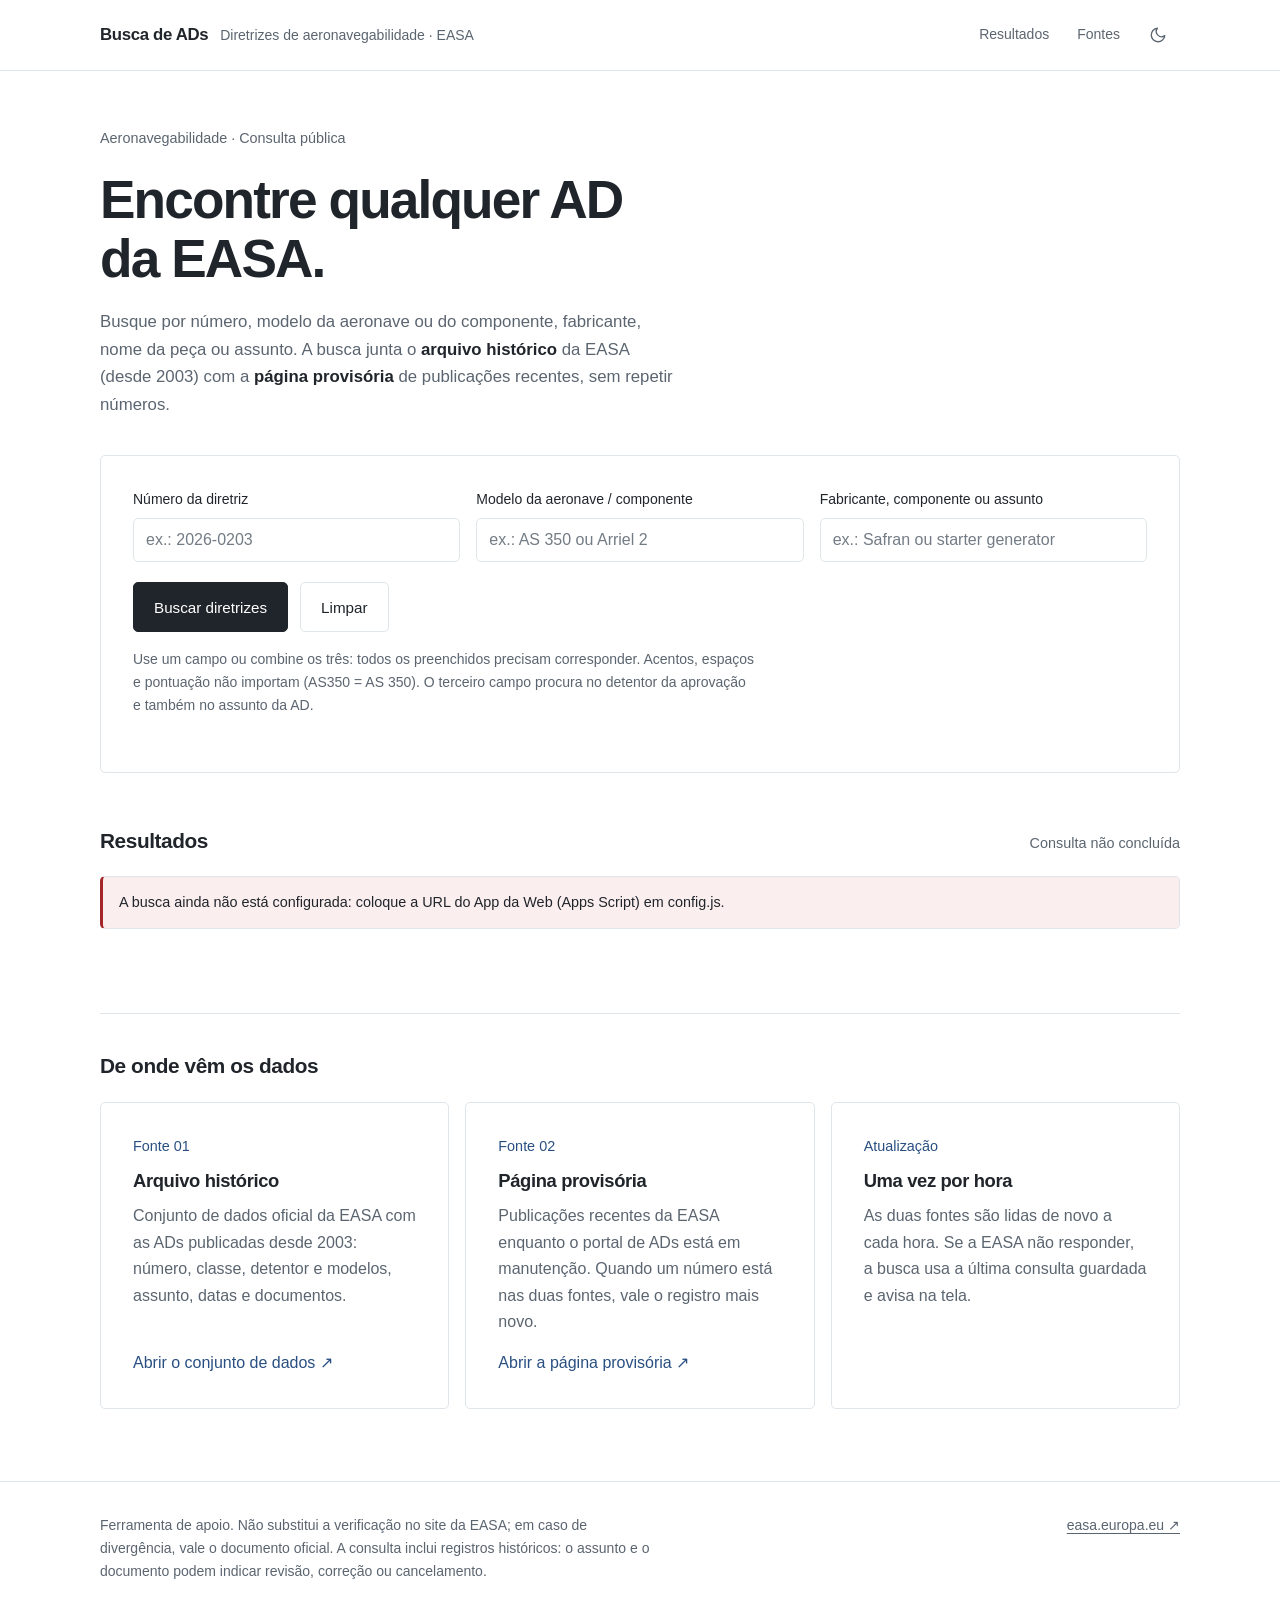
==== index.html @ 73b66bf3 "Add files via upload" ====
<!DOCTYPE html>
<html lang="pt-BR">
<head>
<meta charset="UTF-8">
<meta name="viewport" content="width=device-width, initial-scale=1.0">
<meta name="referrer" content="no-referrer">
<meta name="description" content="Busca no histórico de Diretrizes de Aeronavegabilidade (ADs) da EASA por número, modelo, fabricante, componente ou assunto.">
<meta name="color-scheme" content="light dark">
<meta name="theme-color" content="#ffffff" media="(prefers-color-scheme: light)">
<meta name="theme-color" content="#1e1e2e" media="(prefers-color-scheme: dark)">
<title>Busca de ADs da EASA</title>
<link rel="icon" href="favicon.svg" type="image/svg+xml">
<script src="tema-inicial.js"></script>
<link rel="stylesheet" href="styles.css">
<script type="module" src="app.js"></script>
</head>
<body>
<a class="skip-link" href="#conteudo">Pular para o conteúdo</a>

<header class="site-header">
  <div class="container header-inner">
    <a class="brand" href="./" aria-label="Busca de ADs — início">
      <span class="brand-name">Busca de ADs</span>
      <span class="brand-caption">Diretrizes de aeronavegabilidade · EASA</span>
    </a>
    <nav class="navigation" aria-label="Seções">
      <a href="#resultados">Resultados</a>
      <a href="#fontes">Fontes</a>
      <button type="button" id="tema" class="theme-toggle" aria-label="Mudar o tema">
        <svg class="theme-moon" width="18" height="18" viewBox="0 0 24 24" fill="none" stroke="currentColor" stroke-width="1.8" stroke-linecap="round" stroke-linejoin="round" aria-hidden="true"><path d="M21 12.8A9 9 0 1 1 11.2 3a7 7 0 0 0 9.8 9.8z"/></svg>
        <svg class="theme-sun" width="18" height="18" viewBox="0 0 24 24" fill="none" stroke="currentColor" stroke-width="1.8" stroke-linecap="round" aria-hidden="true"><circle cx="12" cy="12" r="4"/><path d="M12 2v2M12 20v2M4.9 4.9l1.4 1.4M17.7 17.7l1.4 1.4M2 12h2M20 12h2M4.9 19.1l1.4-1.4M17.7 6.3l1.4-1.4"/></svg>
      </button>
    </nav>
  </div>
</header>

<main id="conteudo">
  <section class="container hero">
    <p class="eyebrow">Aeronavegabilidade · Consulta pública</p>
    <h1>Encontre qualquer AD da EASA.</h1>
    <p class="lead">Busque por número, modelo da aeronave ou do componente, fabricante, nome da peça ou assunto. A busca junta o <strong>arquivo histórico</strong> da EASA (desde 2003) com a <strong>página provisória</strong> de publicações recentes, sem repetir números.</p>

    <form id="filtros" class="search-panel" novalidate aria-label="Filtros de diretrizes">
      <div class="fields">
        <label class="field">
          <span>Número da diretriz</span>
          <input type="text" name="numero" maxlength="120" autocomplete="off" spellcheck="false" placeholder="ex.: 2026-0203">
        </label>
        <label class="field">
          <span>Modelo da aeronave / componente</span>
          <input type="text" name="modelo" maxlength="120" autocomplete="off" spellcheck="false" placeholder="ex.: AS 350 ou Arriel 2">
        </label>
        <label class="field">
          <span>Fabricante, componente ou assunto</span>
          <input type="text" name="fabricante" maxlength="120" autocomplete="off" spellcheck="false" placeholder="ex.: Safran ou starter generator">
        </label>
      </div>
      <div class="actions">
        <button type="submit" id="buscar" class="button">Buscar diretrizes</button>
        <button type="reset" class="button secondary">Limpar</button>
      </div>
      <p class="hint">Use um campo ou combine os três: todos os preenchidos precisam corresponder. Acentos, espaços e pontuação não importam (AS350 = AS 350). O terceiro campo procura no detentor da aprovação e também no assunto da AD.</p>
      <p id="formMsg" class="form-msg" role="status" aria-live="polite"></p>
    </form>
  </section>

  <section id="resultados" class="container results" aria-labelledby="resultadosTitulo">
    <div class="results-head">
      <h2 id="resultadosTitulo">Resultados</h2>
      <p id="contagem" class="count" role="status" aria-live="polite">Carregando a fonte…</p>
    </div>
    <p id="aviso" class="notice" role="alert" hidden></p>
    <p id="vazio" class="empty" hidden>Nenhuma diretriz encontrada. Revise os filtros ou clique em Limpar.</p>
    <div id="lista" class="records" aria-busy="false"></div>
    <nav id="paginacao" class="pager" aria-label="Páginas de resultados" hidden>
      <button type="button" id="anterior" class="button secondary">← Anterior</button>
      <span id="paginaAtual"></span>
      <button type="button" id="proxima" class="button secondary">Próxima →</button>
    </nav>
    <p id="meta" class="meta"></p>
  </section>

  <section id="fontes" class="container sources" aria-labelledby="fontesTitulo">
    <h2 id="fontesTitulo">De onde vêm os dados</h2>
    <div class="cards">
      <article class="card">
        <p class="eyebrow">Fonte 01</p>
        <h3>Arquivo histórico</h3>
        <p>Conjunto de dados oficial da EASA com as ADs publicadas desde 2003: número, classe, detentor e modelos, assunto, datas e documentos.</p>
        <a class="text-link" href="https://www.easa.europa.eu/en/datasets/144347" target="_blank" rel="noopener noreferrer">Abrir o conjunto de dados ↗</a>
      </article>
      <article class="card">
        <p class="eyebrow">Fonte 02</p>
        <h3>Página provisória</h3>
        <p>Publicações recentes da EASA enquanto o portal de ADs está em manutenção. Quando um número está nas duas fontes, vale o registro mais novo.</p>
        <a class="text-link" href="https://www.easa.europa.eu/en/domains/aircraft-products/airworthiness-directives-ad/safety-publications-tool-interim-solution" target="_blank" rel="noopener noreferrer">Abrir a página provisória ↗</a>
      </article>
      <article class="card">
        <p class="eyebrow">Atualização</p>
        <h3>Uma vez por hora</h3>
        <p>As duas fontes são lidas de novo a cada hora. Se a EASA não responder, a busca usa a última consulta guardada e avisa na tela.</p>
      </article>
    </div>
  </section>
</main>

<footer class="site-footer">
  <div class="container footer-inner">
    <p>Ferramenta de apoio. Não substitui a verificação no site da EASA; em caso de divergência, vale o documento oficial. A consulta inclui registros históricos: o assunto e o documento podem indicar revisão, correção ou cancelamento.</p>
    <p class="footer-links"><a href="https://www.easa.europa.eu/" target="_blank" rel="noopener noreferrer">easa.europa.eu ↗</a></p>
  </div>
</footer>
</body>
</html>
---- styles.css ----
/* Busca de ADs da EASA — visual sóbrio, inspirado em rea.tools: fonte do sistema, tons de tinta
   sobre fundo branco (tema claro) ou paleta escura azulada, bordas finas de 1 px, raio de 5 px,
   sem sombras, títulos com peso 650 e espaçamento negativo. */
:root {
  --ink: #20252b;
  --muted: #5b6570;
  --line: #e0e5e9;
  --soft: #f4f6f8;
  --accent: #294f82;
  --accent-soft: #edf2f8;
  --page: #ffffff;
  --button-bg: #20252b;
  --button-bg-hover: #38424e;
  --button-ink: #ffffff;
  --warn: #8a5a00;
  --warn-soft: #fdf6e7;
  --danger: #a3262a;
  --danger-soft: #fbeeee;
  --ok: #2c6e49;
  --font-sans: -apple-system, BlinkMacSystemFont, "Segoe UI", Helvetica, Arial, sans-serif;
  --font-mono: "SFMono-Regular", Consolas, "Liberation Mono", monospace;
  --radius: 5px;
  color-scheme: light;
}
:root[data-theme="dark"] {
  --ink: #cdd6f4;
  --muted: #a6adc8;
  --line: #45475a;
  --soft: #181825;
  --accent: #89b4fa;
  --accent-soft: #313244;
  --page: #1e1e2e;
  --button-bg: #bac2de;
  --button-bg-hover: #a6adc8;
  --button-ink: #1e1e2e;
  --warn: #f9e2af;
  --warn-soft: #2f2a26;
  --danger: #f38ba8;
  --danger-soft: #33222b;
  --ok: #a6e3a1;
  color-scheme: dark;
}

* { box-sizing: border-box; }
html { -webkit-text-size-adjust: 100%; }
body {
  margin: 0;
  background: var(--page);
  color: var(--ink);
  font: 400 1rem/1.65 var(--font-sans);
}
button, input { font: inherit; }
a { color: var(--accent); text-underline-offset: 3px; }
a:hover { text-decoration-thickness: 2px; }
::selection { background: #dce8f6; }
:root[data-theme="dark"] ::selection { background: #45475a; }
:focus-visible { outline: 2px solid var(--accent); outline-offset: 4px; }
[hidden] { display: none !important; }

.container { width: min(1080px, calc(100% - 3.5rem)); margin-inline: auto; }
@media (max-width: 520px) { .container { width: calc(100% - 2rem); } }

.skip-link {
  position: absolute; left: 1rem; top: -4rem; z-index: 10; padding: 0.6rem 1rem;
  border-radius: var(--radius); background: var(--button-bg); color: var(--button-ink); text-decoration: none;
}
.skip-link:focus { top: 0.75rem; }

/* cabeçalho */
.site-header { border-bottom: 1px solid var(--line); }
.header-inner { display: flex; align-items: center; justify-content: space-between; gap: 1rem 2rem; padding-block: 0.8rem; flex-wrap: wrap; }
.brand { display: inline-flex; align-items: baseline; gap: 0.75rem; color: var(--ink); text-decoration: none; flex-wrap: wrap; }
.brand-name { font-weight: 650; font-size: 1.05rem; letter-spacing: -0.02em; }
.brand-caption { color: var(--muted); font-size: 0.875rem; }
.navigation { display: flex; align-items: center; gap: 0.25rem; }
.navigation a { display: inline-flex; align-items: center; min-height: 44px; padding: 0 0.75rem; border-radius: var(--radius); color: var(--muted); font-size: 0.875rem; text-decoration: none; }
.navigation a:hover { color: var(--ink); background: var(--soft); }
.theme-toggle {
  display: inline-flex; align-items: center; justify-content: center; width: 44px; height: 44px; padding: 0;
  border: 1px solid transparent; border-radius: var(--radius); background: var(--page); color: var(--muted); cursor: pointer;
}
.theme-toggle:hover { background: var(--soft); color: var(--ink); }
.theme-sun { display: none; }
:root[data-theme="dark"] .theme-sun { display: block; }
:root[data-theme="dark"] .theme-moon { display: none; }

/* topo */
.hero { padding-block: 3.5rem 2.5rem; }
.eyebrow { margin: 0 0 1.2rem; font-size: 0.9rem; color: var(--muted); }
h1 {
  margin: 0; max-width: 18ch; font-size: clamp(2.1rem, 5.2vw, 3.325rem); font-weight: 650;
  line-height: 1.12; letter-spacing: -0.035em;
}
h2 { margin: 0; font-size: 1.3rem; font-weight: 650; line-height: 1.14; letter-spacing: -0.02em; }
h3 { margin: 0; font-size: 1.05rem; font-weight: 650; line-height: 1.14; letter-spacing: -0.02em; }
.lead { max-width: 62ch; margin: 1.2rem 0 0; color: var(--muted); font-size: 1.05rem; }
.lead strong { color: var(--ink); font-weight: 600; }

/* formulário */
.search-panel { margin-top: 2.25rem; padding: 2rem; border: 1px solid var(--line); border-radius: var(--radius); }
.fields { display: grid; grid-template-columns: repeat(3, minmax(0, 1fr)); gap: 1rem; }
.field { display: grid; gap: 0.45rem; min-width: 0; }
.field span { font-size: 0.875rem; font-weight: 500; }
.field input {
  width: 100%; min-height: 44px; padding: 0.5rem 0.75rem; border: 1px solid var(--line); border-radius: var(--radius);
  background: var(--page); color: var(--ink);
}
.field input::placeholder { color: var(--muted); opacity: 0.85; }
.field input:hover { border-color: var(--muted); }
.field input:focus-visible { outline-offset: 1px; border-color: var(--accent); }
.actions { display: flex; flex-wrap: wrap; gap: 0.75rem; margin-top: 1.25rem; }
.button {
  display: inline-flex; justify-content: center; align-items: center; min-height: 44px; padding: 0.7rem 1.25rem;
  border: 1px solid var(--button-bg); border-radius: var(--radius); background: var(--button-bg); color: var(--button-ink);
  font-size: 0.95rem; font-weight: 500; text-decoration: none; cursor: pointer;
}
.button:hover { background: var(--button-bg-hover); border-color: var(--button-bg-hover); }
.button.secondary { border-color: var(--line); background: var(--page); color: var(--ink); }
.button.secondary:hover { background: var(--soft); }
.button:disabled { opacity: 0.6; cursor: default; }
.hint { max-width: 80ch; margin: 1rem 0 0; color: var(--muted); font-size: 0.875rem; }
.form-msg { margin: 0.4rem 0 0; min-height: 1.2em; color: var(--muted); font-size: 0.875rem; }
.form-msg.is-erro { color: var(--danger); }

/* resultados */
.results { padding-bottom: 3rem; scroll-margin-top: 1rem; }
.results-head { display: flex; flex-wrap: wrap; align-items: baseline; justify-content: space-between; gap: 0.4rem 1.5rem; padding-top: 1rem; margin-bottom: 1.25rem; }
.count { margin: 0; color: var(--muted); font-size: 0.9rem; font-variant-numeric: tabular-nums; }
.notice { margin: 0 0 1rem; padding: 0.85rem 1rem; border: 1px solid var(--line); border-left: 3px solid var(--warn); border-radius: var(--radius); background: var(--warn-soft); font-size: 0.9rem; }
.notice.is-erro { border-left-color: var(--danger); background: var(--danger-soft); }
.empty { margin: 0 0 1rem; padding: 2rem; border: 1px dashed var(--line); border-radius: var(--radius); color: var(--muted); text-align: center; }
.records { display: grid; gap: 0.75rem; }
.records[aria-busy="true"] { opacity: 0.55; transition: opacity 0.2s ease; }
.registro {
  display: grid; grid-template-columns: 200px minmax(0, 1fr); gap: 1.5rem;
  padding: 1.5rem; border: 1px solid var(--line); border-radius: var(--radius);
}
.registro:hover { border-color: var(--muted); }
.registro-id { display: grid; align-content: start; gap: 0.15rem; min-width: 0; }
.registro-numero { font-family: var(--font-mono); font-size: 1rem; font-weight: 600; letter-spacing: 0; overflow-wrap: anywhere; }
.selos { display: flex; flex-wrap: wrap; gap: 0.35rem; margin: 0.35rem 0 0.5rem; }
.selo { padding: 0.05rem 0.5rem; border: 1px solid var(--line); border-radius: 3px; background: var(--soft); color: var(--accent); font-size: 0.75rem; font-weight: 500; }
.selo-alerta { color: var(--warn); }
.registro-data { margin: 0; color: var(--muted); font-size: 0.85rem; font-variant-numeric: tabular-nums; }
.registro-fonte { margin: 0.5rem 0 0; color: var(--muted); font-size: 0.8rem; }
.registro-fonte.is-recente { color: var(--ok); }
.registro-corpo { min-width: 0; }
.registro-detentor { font-size: 1.05rem; }
.registro-modelos { margin: 0.3rem 0 0; color: var(--muted); font-family: var(--font-mono); font-size: 0.8rem; line-height: 1.6; overflow-wrap: anywhere; }
.registro-assunto { margin: 0.75rem 0 0; }
.registro-docs { display: flex; flex-wrap: wrap; gap: 0.4rem 1.25rem; margin-top: 0.85rem; font-size: 0.9rem; }
.text-link { color: var(--accent); font-weight: 500; text-decoration: none; }
.text-link:hover { text-decoration: underline; }
.registro-sem-doc { color: var(--muted); }
.pager { display: flex; align-items: center; justify-content: center; gap: 1rem; margin-top: 1.5rem; }
.pager span { color: var(--muted); font-size: 0.9rem; font-variant-numeric: tabular-nums; }
.meta { margin: 1.25rem 0 0; color: var(--muted); font-size: 0.8rem; }

/* fontes */
.sources { padding-block: 2.5rem 3rem; border-top: 1px solid var(--line); }
.cards { display: grid; grid-template-columns: repeat(3, minmax(0, 1fr)); gap: 1rem; margin-top: 1.5rem; }
.card { display: flex; flex-direction: column; min-width: 0; padding: 2rem; border: 1px solid var(--line); border-radius: var(--radius); }
.card .eyebrow { margin-bottom: 0.8rem; color: var(--accent); }
.card h3 { font-size: 1.15rem; }
.card p:not(.eyebrow) { margin: 0.7rem 0 0; color: var(--muted); }
.card .text-link { margin-top: auto; padding-top: 0.9rem; }

/* rodapé */
.site-footer { margin-top: 1.5rem; padding-block: 2rem 3rem; border-top: 1px solid var(--line); color: var(--muted); font-size: 0.875rem; }
.footer-inner { display: flex; flex-wrap: wrap; justify-content: space-between; gap: 1rem 2rem; }
.footer-inner p { margin: 0; max-width: 72ch; }
.footer-links a { color: var(--muted); }

@media (max-width: 860px) {
  .fields, .cards { grid-template-columns: 1fr; }
  .registro { grid-template-columns: 1fr; gap: 0.75rem; }
}
@media (max-width: 520px) {
  .hero { padding-block: 2.25rem 2rem; }
  .search-panel, .card { padding: 1.25rem; }
  .registro { padding: 1.25rem; }
  .brand-caption { display: none; }
  .navigation a { padding: 0 0.5rem; }
  .actions .button { flex: 1; padding-inline: 0.9rem; white-space: nowrap; }
  .actions .button[type="submit"] { flex: 2; }
}
@media (prefers-reduced-motion: reduce) { * { transition: none !important; } }
@media print {
  .site-header, .search-panel, .pager, .sources, .skip-link { display: none !important; }
  .registro { break-inside: avoid; }
}
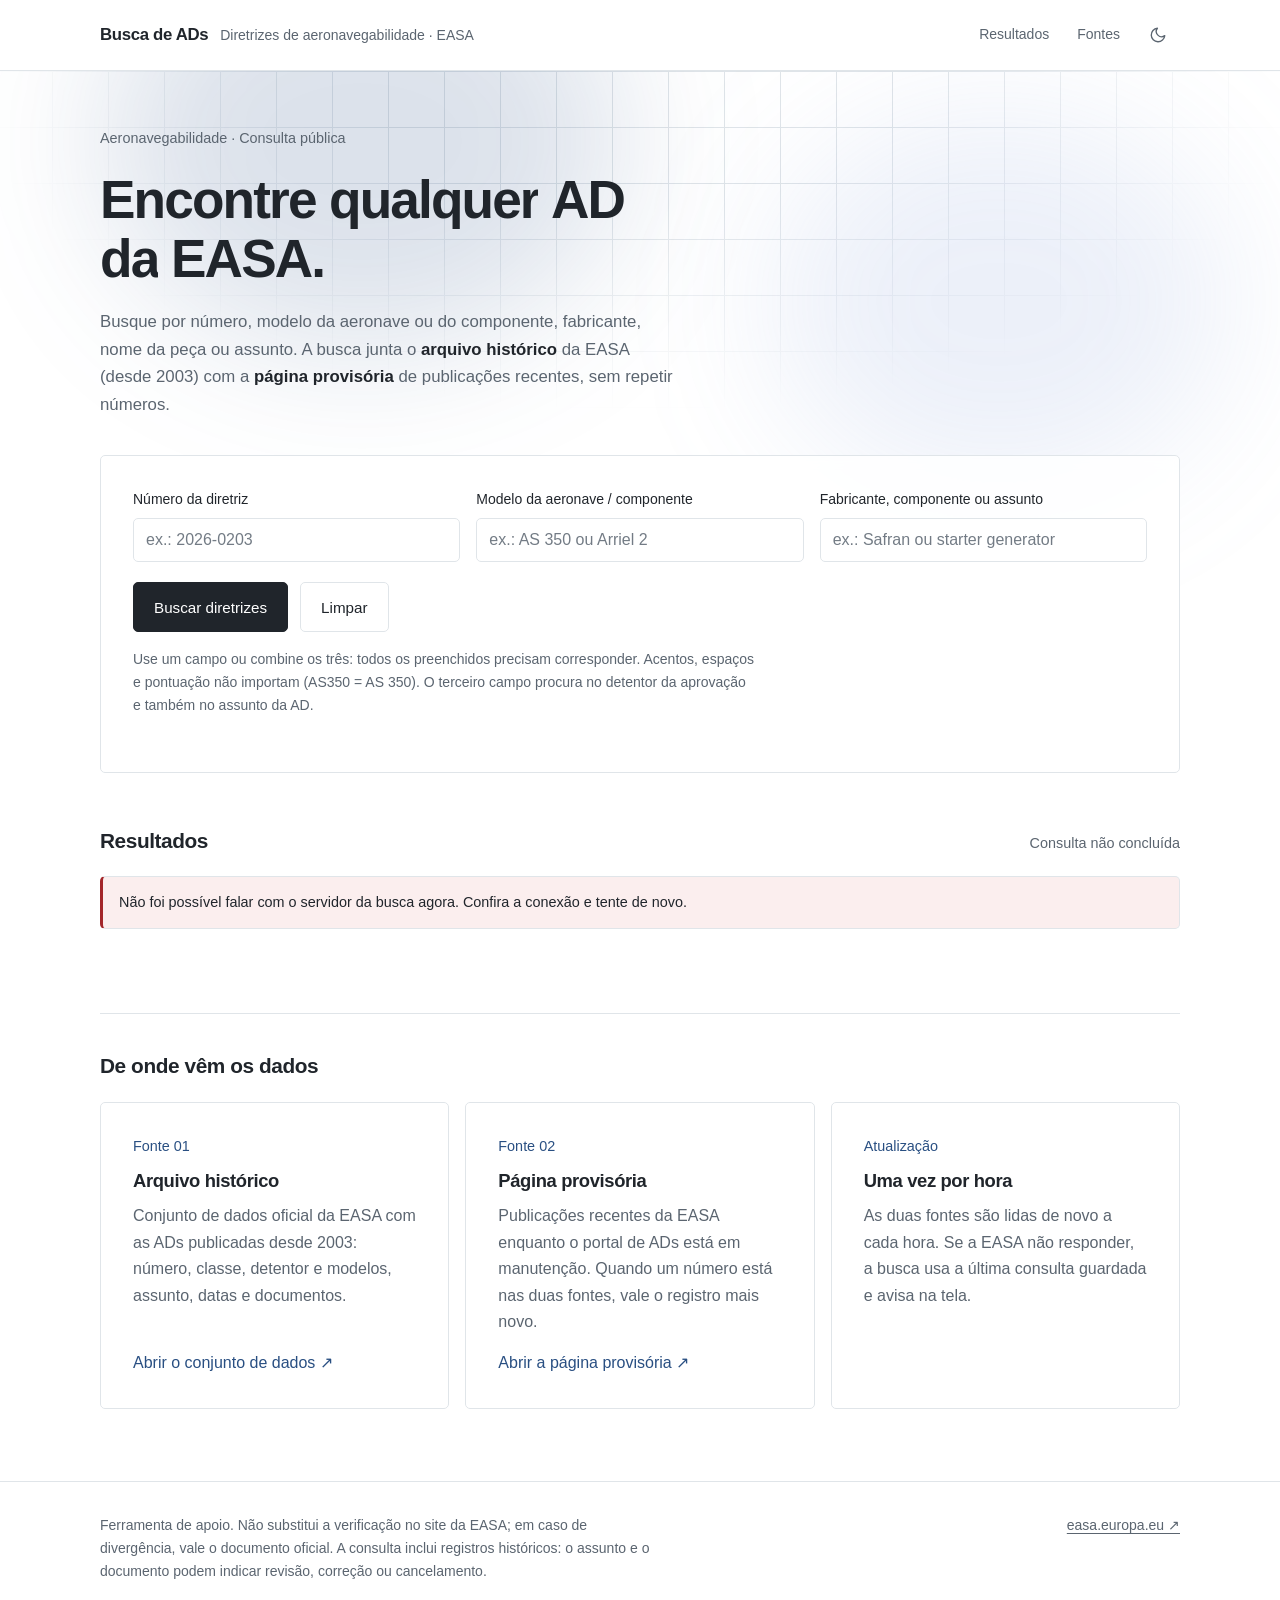
==== commit ee163e05: "Add files via upload" ====
--- a/index.html
+++ b/index.html
@@ -35,9 +35,10 @@
 </header>
 
 <main id="conteudo">
+  <div class="fundo" aria-hidden="true"><span class="brilho brilho-1"></span><span class="brilho brilho-2"></span></div>
   <section class="container hero">
     <p class="eyebrow">Aeronavegabilidade · Consulta pública</p>
-    <h1>Encontre qualquer AD da EASA.</h1>
+    <h1 aria-label="Encontre qualquer AD da EASA."><span class="palavra" aria-hidden="true"><span>Encontre</span></span> <span class="palavra" aria-hidden="true"><span>qualquer</span></span> <span class="palavra" aria-hidden="true"><span>AD</span></span> <span class="palavra" aria-hidden="true"><span>da</span></span> <span class="palavra destaque" aria-hidden="true"><span>EASA.</span></span></h1>
     <p class="lead">Busque por número, modelo da aeronave ou do componente, fabricante, nome da peça ou assunto. A busca junta o <strong>arquivo histórico</strong> da EASA (desde 2003) com a <strong>página provisória</strong> de publicações recentes, sem repetir números.</p>
 
     <form id="filtros" class="search-panel" novalidate aria-label="Filtros de diretrizes">
--- a/styles.css
+++ b/styles.css
@@ -184,8 +184,126 @@
   .actions .button { flex: 1; padding-inline: 0.9rem; white-space: nowrap; }
   .actions .button[type="submit"] { flex: 2; }
 }
-@media (prefers-reduced-motion: reduce) { * { transition: none !important; } }
+/* ===== movimento ===================================================================== */
+:root { --ease-out: cubic-bezier(.2, .75, .2, 1); --glow-1: rgba(41, 79, 130, .16); --glow-2: rgba(120, 150, 210, .14); }
+:root[data-theme="dark"] { --glow-1: rgba(137, 180, 250, .16); --glow-2: rgba(203, 166, 247, .12); }
+
+@keyframes desce { from { opacity: 0; transform: translateY(-10px); } to { opacity: 1; transform: none; } }
+@keyframes sobe { from { opacity: 0; transform: translateY(18px); filter: blur(6px); } to { opacity: 1; transform: none; filter: blur(0); } }
+@keyframes palavra { from { transform: translateY(105%) rotate(4deg); } to { transform: none; } }
+@keyframes surge { from { opacity: 0; } to { opacity: 1; } }
+@keyframes flutua-1 { 0%, 100% { transform: translate(0, 0) scale(1); } 50% { transform: translate(6%, 8%) scale(1.12); } }
+@keyframes flutua-2 { 0%, 100% { transform: translate(0, 0) scale(1.05); } 50% { transform: translate(-8%, -4%) scale(.92); } }
+@keyframes brilho-esq { from { background-position: 150% 0; } to { background-position: -50% 0; } }
+@keyframes gira { from { transform: rotate(-90deg) scale(.6); opacity: 0; } to { transform: none; opacity: 1; } }
+@keyframes varre-texto { from { background-position: 100% 0; } to { background-position: 0 0; } }
+@keyframes varre { from { transform: translateX(-120%) skewX(-20deg); } to { transform: translateX(220%) skewX(-20deg); } }
+
+/* fundo do topo: grade fina que some nas bordas + dois brilhos que flutuam devagar */
+main { position: relative; isolation: isolate; }
+.fundo { position: absolute; inset: 0 0 auto; height: min(760px, 100vh); z-index: -1; overflow: hidden; pointer-events: none; }
+.fundo::before {
+  content: ""; position: absolute; inset: 0;
+  background-image: linear-gradient(var(--line) 1px, transparent 1px), linear-gradient(90deg, var(--line) 1px, transparent 1px);
+  background-size: 56px 56px; background-position: center top;
+  -webkit-mask-image: radial-gradient(ellipse 70% 60% at 50% 0%, #000 30%, transparent 75%);
+  mask-image: radial-gradient(ellipse 70% 60% at 50% 0%, #000 30%, transparent 75%);
+  opacity: .55; animation: surge 1.2s ease both;
+}
+.brilho { position: absolute; border-radius: 50%; filter: blur(70px); animation: surge 1.4s ease both; }
+.brilho-1 { width: 520px; height: 420px; top: -140px; left: 8%; background: var(--glow-1); animation: surge 1.4s ease both, flutua-1 18s ease-in-out 1.4s infinite; }
+.brilho-2 { width: 460px; height: 380px; top: 40px; right: 4%; background: var(--glow-2); animation: surge 1.6s ease both, flutua-2 22s ease-in-out 1.6s infinite; }
+
+/* entrada da página */
+.site-header { animation: desce .6s var(--ease-out) both; }
+.hero .eyebrow { animation: sobe .7s var(--ease-out) .05s both; }
+h1 .palavra { display: inline-block; overflow: hidden; vertical-align: top; padding-bottom: .08em; margin-bottom: -.08em; }
+h1 .palavra > span { display: inline-block; animation: palavra .8s var(--ease-out) both; }
+h1 .palavra:nth-child(1) > span { animation-delay: .12s; }
+h1 .palavra:nth-child(2) > span { animation-delay: .19s; }
+h1 .palavra:nth-child(3) > span { animation-delay: .26s; }
+h1 .palavra:nth-child(4) > span { animation-delay: .33s; }
+h1 .palavra:nth-child(5) > span { animation-delay: .40s; }
+h1 .destaque > span {
+  background: linear-gradient(100deg, var(--ink) 0%, var(--ink) 38%, var(--accent) 50%, var(--ink) 62%, var(--ink) 100%);
+  background-size: 300% 100%; background-position: 0 0; -webkit-background-clip: text; background-clip: text; color: transparent;
+  animation: palavra .8s var(--ease-out) .40s both, varre-texto 2.4s ease-in-out 1.1s both;
+}
+.hero .lead { animation: sobe .8s var(--ease-out) .5s both; }
+.search-panel { animation: sobe .8s var(--ease-out) .62s both; background: color-mix(in srgb, var(--page) 82%, transparent); -webkit-backdrop-filter: blur(6px); backdrop-filter: blur(6px); }
+.search-panel .field { animation: sobe .6s var(--ease-out) both; }
+.search-panel .field:nth-child(1) { animation-delay: .78s; }
+.search-panel .field:nth-child(2) { animation-delay: .85s; }
+.search-panel .field:nth-child(3) { animation-delay: .92s; }
+.search-panel .actions { animation: sobe .6s var(--ease-out) 1s both; }
+.search-panel .hint { animation: surge .8s ease 1.1s both; }
+.results-head { animation: surge .8s ease 1s both; }
+
+/* painel de busca ganha foco */
+.search-panel { transition: border-color .25s ease, box-shadow .25s ease; }
+.search-panel:focus-within { border-color: var(--accent); box-shadow: 0 0 0 4px var(--accent-soft); }
+.field input { transition: border-color .2s ease, background-color .2s ease; }
+
+/* botões: leve elevação e um reflexo que atravessa no hover */
+.button { position: relative; overflow: hidden; transition: background-color .2s ease, border-color .2s ease, transform .15s ease; }
+.button:active:not(:disabled) { transform: translateY(1px) scale(.985); }
+.button:not(.secondary)::after {
+  content: ""; position: absolute; inset: 0 auto 0 0; width: 40%; pointer-events: none;
+  background: linear-gradient(90deg, transparent, rgba(255, 255, 255, .28), transparent); transform: translateX(-120%) skewX(-20deg);
+}
+.button:not(.secondary):hover::after { animation: varre .75s var(--ease-out); }
+
+/* cartões de resultado entram em cascata */
+.registro { animation: sobe .55s var(--ease-out) backwards; animation-delay: calc(var(--i, 0) * 45ms); transition: border-color .2s ease, transform .2s ease, background-color .2s ease; }
+.registro:not(.esqueleto):hover { transform: translateY(-2px); background: color-mix(in srgb, var(--soft) 55%, transparent); }
+.text-link { position: relative; }
+.registro-docs .text-link::after { content: ""; position: absolute; left: 0; right: 0; bottom: -2px; height: 1px; background: currentColor; transform: scaleX(0); transform-origin: left; transition: transform .3s var(--ease-out); }
+.registro-docs .text-link:hover { text-decoration: none; }
+.registro-docs .text-link:hover::after { transform: scaleX(1); }
+
+/* esqueletos */
+.records[aria-busy="true"] { opacity: 1; }
+.esqueleto { pointer-events: none; }
+.esq-col { display: grid; gap: .6rem; align-content: start; }
+.esq {
+  display: block; height: .8rem; border-radius: 4px;
+  background: linear-gradient(90deg, var(--soft) 0%, var(--line) 50%, var(--soft) 100%); background-size: 200% 100%;
+  animation: brilho-esq 1.3s linear infinite;
+}
+.esq-titulo { height: 1.05rem; width: 70%; }
+.esq-largo { width: 45%; }
+.esq-curto { width: 55%; }
+.esq-linha { width: 100%; }
+.esq-meio { width: 72%; }
+
+/* número da contagem não "pula" de largura */
+.count { font-variant-numeric: tabular-nums; }
+
+/* botão de tema gira ao trocar; troca de tema em círculo (View Transitions) */
+.theme-toggle.gira svg { animation: gira .5s var(--ease-out); }
+::view-transition-old(root), ::view-transition-new(root) { animation: none; mix-blend-mode: normal; }
+::view-transition-new(root) { z-index: 2; }
+
+/* revelar ao rolar (só com JS; sem JS tudo aparece) */
+.js .revelar { opacity: 0; transform: translateY(24px); filter: blur(4px); transition: opacity .7s var(--ease-out), transform .7s var(--ease-out), filter .7s var(--ease-out); transition-delay: calc(var(--i, 0) * 90ms); }
+.js .revelar.visivel { opacity: 1; transform: none; filter: none; }
+.card { transition: border-color .25s ease, transform .25s var(--ease-out); }
+.card.visivel:hover { transform: translateY(-3px); border-color: var(--accent); }
+
+@media (max-width: 520px) {
+  .brilho-1 { width: 320px; height: 280px; left: -20%; }
+  .brilho-2 { width: 280px; height: 260px; right: -25%; }
+  .fundo::before { background-size: 40px 40px; }
+}
+
+@media (prefers-reduced-motion: reduce) {
+  *, *::before, *::after { animation: none !important; transition: none !important; }
+  .js .revelar { opacity: 1; transform: none; filter: none; }
+  h1 .destaque > span { color: var(--ink); background: none; }
+}
 @media print {
   .site-header, .search-panel, .pager, .sources, .skip-link { display: none !important; }
   .registro { break-inside: avoid; }
 }
+
+:root[data-theme="dark"] .fundo::before { opacity: .38; }
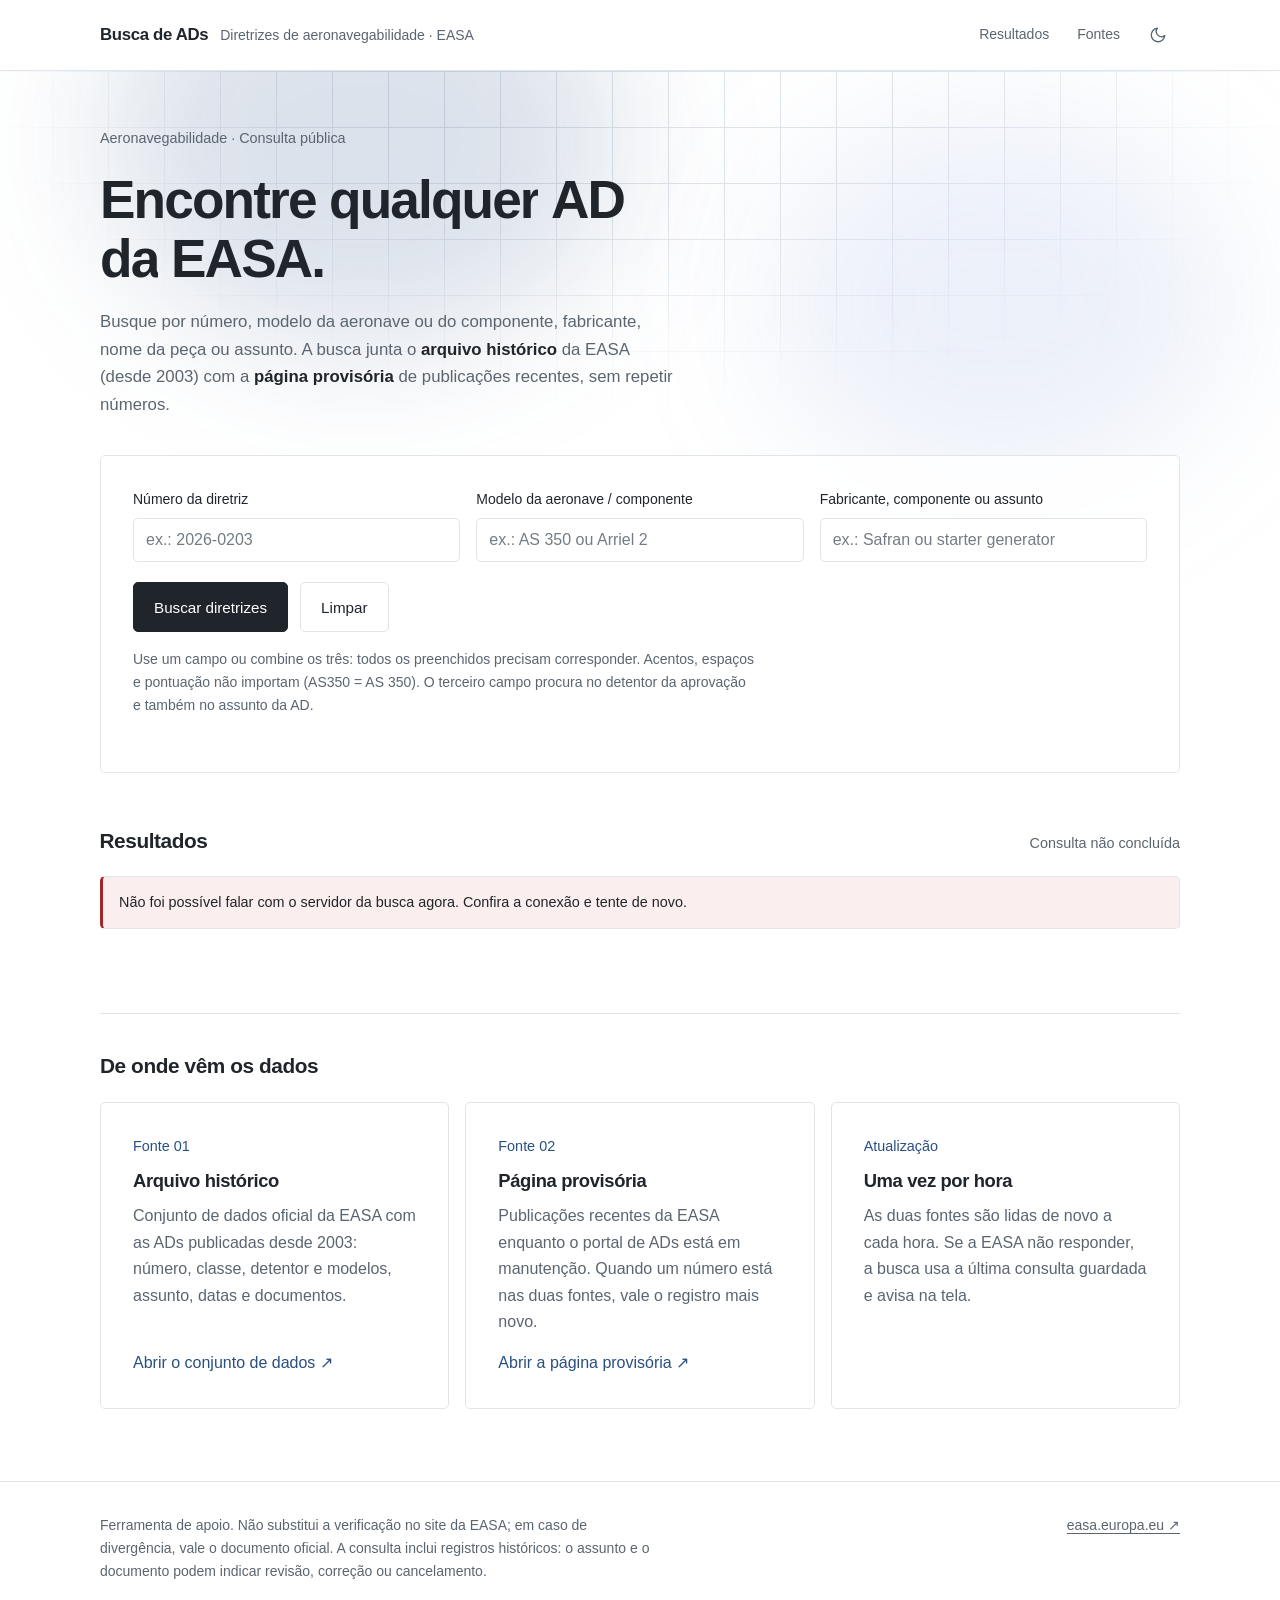
==== commit 410072d8: "Add files via upload" ====
--- a/index.html
+++ b/index.html
@@ -7,7 +7,7 @@
 <meta name="description" content="Busca no histórico de Diretrizes de Aeronavegabilidade (ADs) da EASA por número, modelo, fabricante, componente ou assunto.">
 <meta name="color-scheme" content="light dark">
 <meta name="theme-color" content="#ffffff" media="(prefers-color-scheme: light)">
-<meta name="theme-color" content="#1e1e2e" media="(prefers-color-scheme: dark)">
+<meta name="theme-color" content="#000000" media="(prefers-color-scheme: dark)">
 <title>Busca de ADs da EASA</title>
 <link rel="icon" href="favicon.svg" type="image/svg+xml">
 <script src="tema-inicial.js"></script>
--- a/styles.css
+++ b/styles.css
@@ -1,6 +1,6 @@
 /* Busca de ADs da EASA — visual sóbrio, inspirado em rea.tools: fonte do sistema, tons de tinta
-   sobre fundo branco (tema claro) ou paleta escura azulada, bordas finas de 1 px, raio de 5 px,
-   sem sombras, títulos com peso 650 e espaçamento negativo. */
+   sobre fundo branco (tema claro) ou preto (tema escuro), bordas finas de 1 px, raio de 5 px,
+   sem sombras, títulos com peso 650 e espaçamento negativo. Tema escuro em preto neutro. */
 :root {
   --ink: #20252b;
   --muted: #5b6570;
@@ -23,21 +23,21 @@
   color-scheme: light;
 }
 :root[data-theme="dark"] {
-  --ink: #cdd6f4;
-  --muted: #a6adc8;
-  --line: #45475a;
-  --soft: #181825;
-  --accent: #89b4fa;
-  --accent-soft: #313244;
-  --page: #1e1e2e;
-  --button-bg: #bac2de;
-  --button-bg-hover: #a6adc8;
-  --button-ink: #1e1e2e;
-  --warn: #f9e2af;
-  --warn-soft: #2f2a26;
-  --danger: #f38ba8;
-  --danger-soft: #33222b;
-  --ok: #a6e3a1;
+  --ink: #ededed;
+  --muted: #a1a1a1;
+  --line: #2a2a2a;
+  --soft: #111111;
+  --accent: #8ab4f8;
+  --accent-soft: #1c1c1c;
+  --page: #000000;
+  --button-bg: #ededed;
+  --button-bg-hover: #d4d4d4;
+  --button-ink: #000000;
+  --warn: #f5d38a;
+  --warn-soft: #1a1608;
+  --danger: #f28b82;
+  --danger-soft: #1f0d0c;
+  --ok: #81c995;
   color-scheme: dark;
 }
 
@@ -53,7 +53,7 @@
 a { color: var(--accent); text-underline-offset: 3px; }
 a:hover { text-decoration-thickness: 2px; }
 ::selection { background: #dce8f6; }
-:root[data-theme="dark"] ::selection { background: #45475a; }
+:root[data-theme="dark"] ::selection { background: #333333; }
 :focus-visible { outline: 2px solid var(--accent); outline-offset: 4px; }
 [hidden] { display: none !important; }
 
@@ -186,7 +186,7 @@
 }
 /* ===== movimento ===================================================================== */
 :root { --ease-out: cubic-bezier(.2, .75, .2, 1); --glow-1: rgba(41, 79, 130, .16); --glow-2: rgba(120, 150, 210, .14); }
-:root[data-theme="dark"] { --glow-1: rgba(137, 180, 250, .16); --glow-2: rgba(203, 166, 247, .12); }
+:root[data-theme="dark"] { --glow-1: rgba(255, 255, 255, .07); --glow-2: rgba(138, 180, 248, .08); }
 
 @keyframes desce { from { opacity: 0; transform: translateY(-10px); } to { opacity: 1; transform: none; } }
 @keyframes sobe { from { opacity: 0; transform: translateY(18px); filter: blur(6px); } to { opacity: 1; transform: none; filter: blur(0); } }
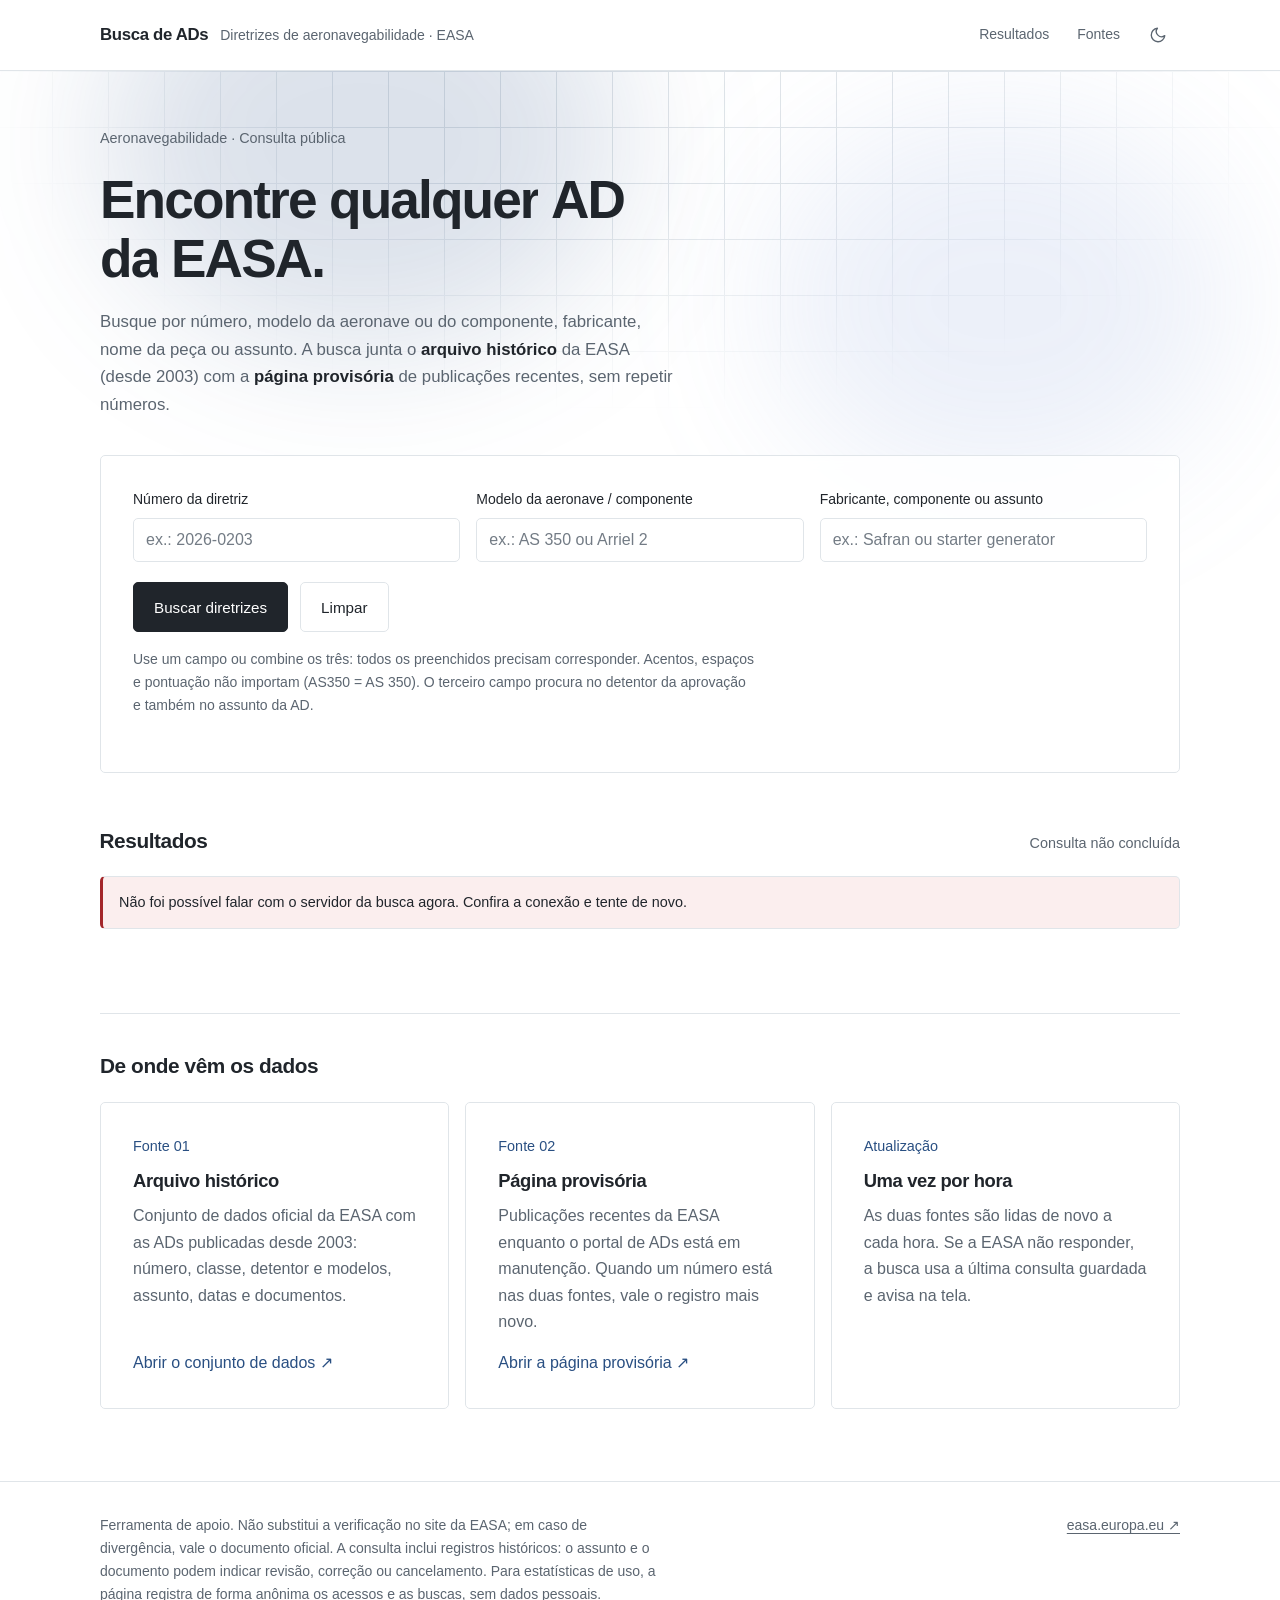
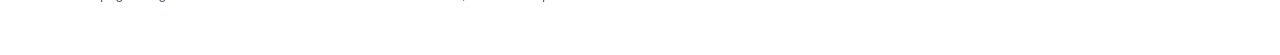
==== commit 108ee93d: "Add files via upload" ====
--- a/index.html
+++ b/index.html
@@ -107,7 +107,7 @@
 
 <footer class="site-footer">
   <div class="container footer-inner">
-    <p>Ferramenta de apoio. Não substitui a verificação no site da EASA; em caso de divergência, vale o documento oficial. A consulta inclui registros históricos: o assunto e o documento podem indicar revisão, correção ou cancelamento.</p>
+    <p>Ferramenta de apoio. Não substitui a verificação no site da EASA; em caso de divergência, vale o documento oficial. A consulta inclui registros históricos: o assunto e o documento podem indicar revisão, correção ou cancelamento. Para estatísticas de uso, a página registra de forma anônima os acessos e as buscas, sem dados pessoais.</p>
     <p class="footer-links"><a href="https://www.easa.europa.eu/" target="_blank" rel="noopener noreferrer">easa.europa.eu ↗</a></p>
   </div>
 </footer>
